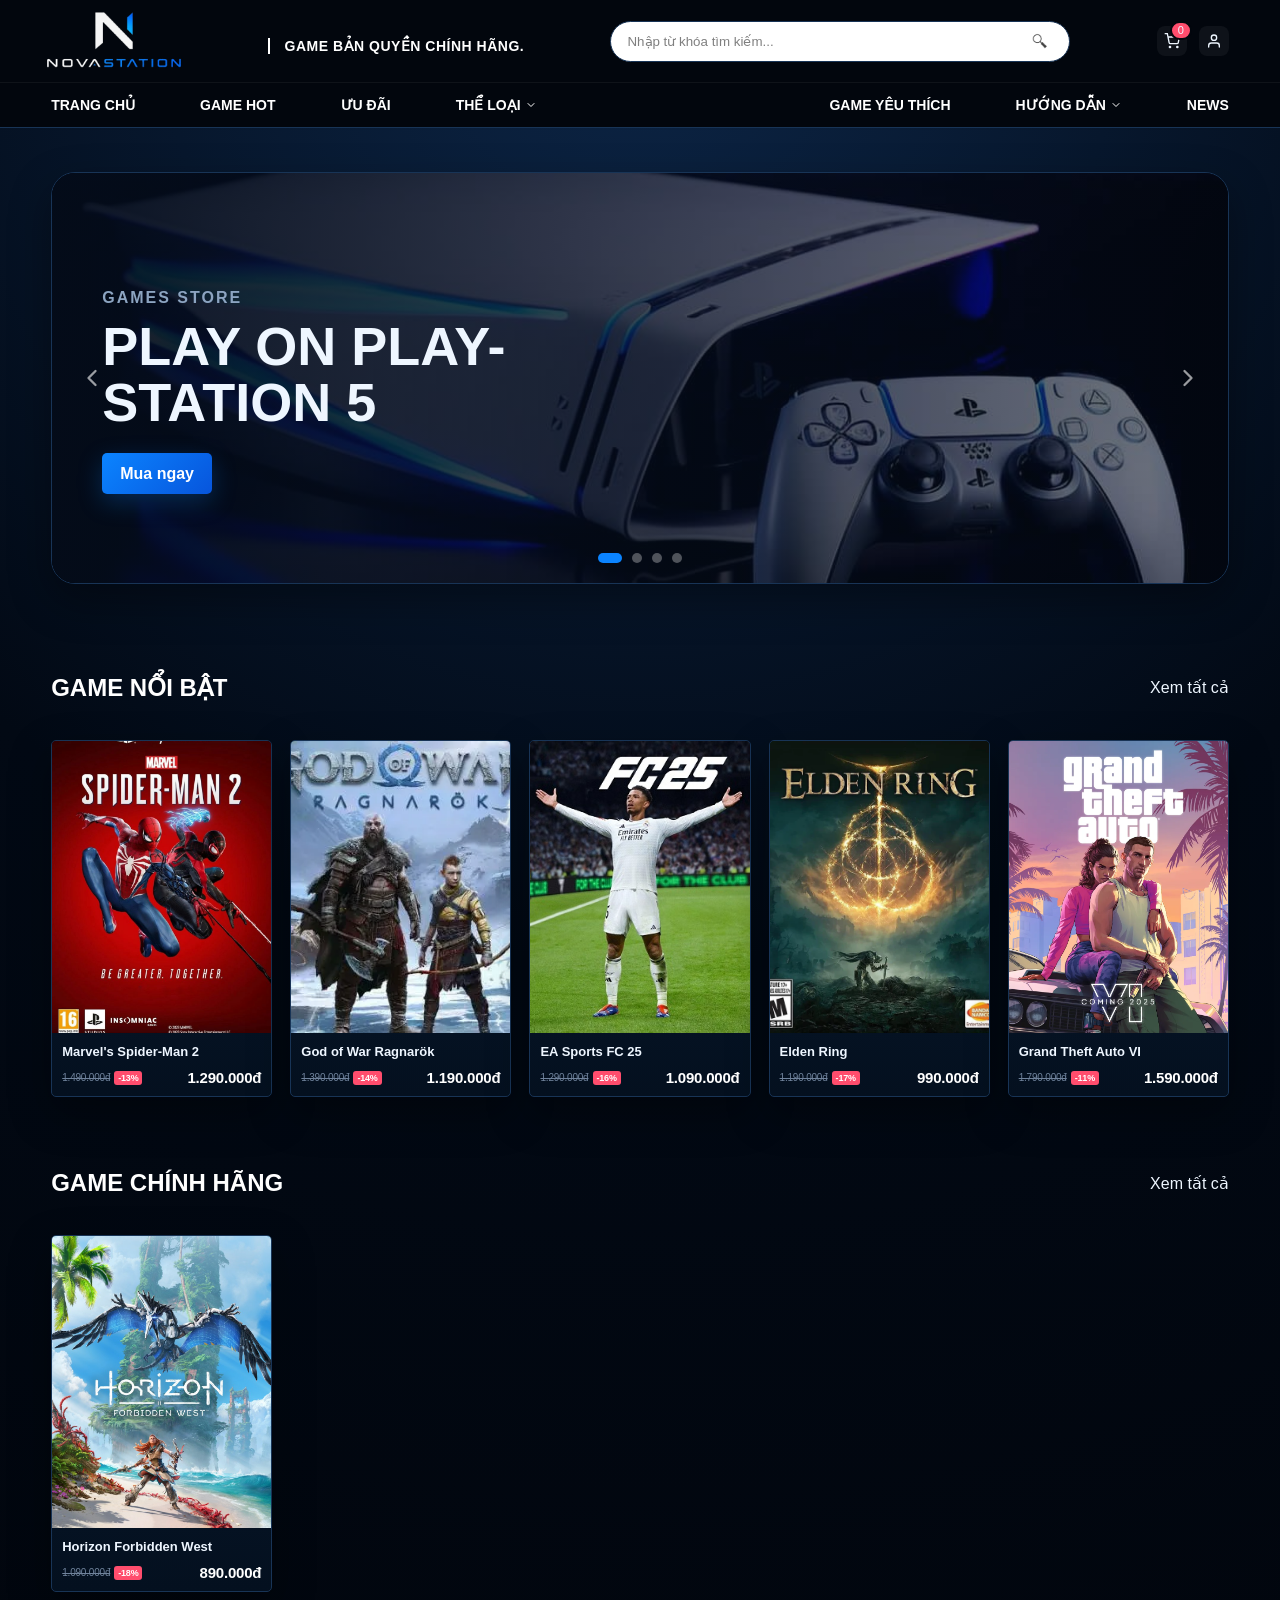
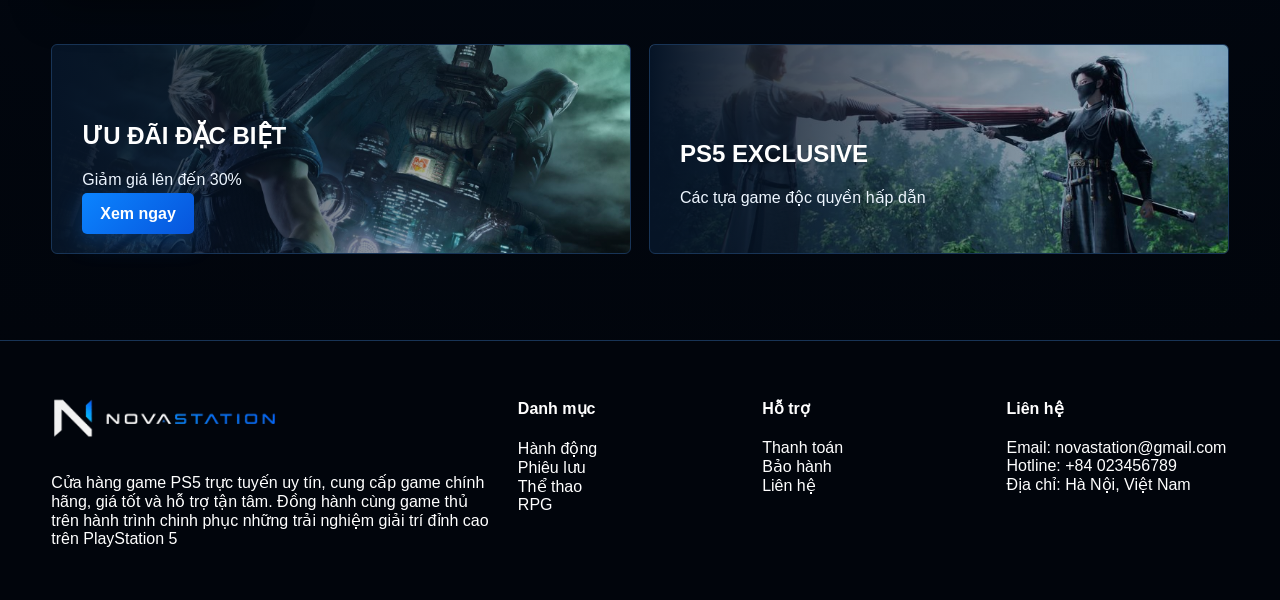
==== frontend/index.html @ 5bd26f1d "NovaStation" ====
<!doctype html>
<html lang="vi">

<head>
    <meta charset="UTF-8">
    <meta name="viewport" content="width=device-width, initial-scale=1.0">
    <title>NovaStation - PS5 Game Store</title>
    <link rel="stylesheet" href="css/style.css">
    <link rel="stylesheet" href="css/home.css">
</head>

<body>
    <header class="topbar">
        <div class="container nav"><a class="brand" href="index.html"><img src="images/logo.png"
                    alt="NovaStation logo"></a>
            <span class="brand-slogan">GAME BẢN QUYỀN CHÍNH HÃNG.</span>
            <div class="search"><input id="globalSearch" placeholder="Nhập từ khóa tìm kiếm..."><button><img src="images/icons/search2.png" alt="Search" style="width: 18px; height: 18px; object-fit: contain; opacity: 0.8;"></button></div>
            <div class="nav-actions"><a href="cart.html" class="cart-btn"><svg viewBox="0 0 24 24" fill="none" stroke="currentColor" stroke-width="2" width="20" height="20"><circle cx="9" cy="21" r="1"/><circle cx="20" cy="21" r="1"/><path d="M1 1h4l2.68 13.39a2 2 0 0 0 2 1.61h9.72a2 2 0 0 0 2-1.61L23 6H6"/></svg><span id="cartCount" class="badge">0</span></a><div class="user-dropdown">
                        <a href="javascript:void(0)" class="user-btn" onclick="toggleUserDropdown(event)">
                            <svg viewBox="0 0 24 24" fill="none" stroke="currentColor" stroke-width="2" width="20" height="20">
                                <path d="M20 21v-2a4 4 0 0 0-4-4H8a4 4 0 0 0-4 4v2"></path>
                                <circle cx="12" cy="7" r="4"></circle>
                            </svg>
                        </a>
                        <div class="dropdown-content" id="userDropdownContent">
                            <a href="login.html">Đăng nhập / Đăng ký</a>
                            <a href="profile.html">Hồ sơ</a>
                            <a href="orders.html">Đơn hàng</a>
                            <a href="javascript:void(0)" onclick="logoutUser()">Đăng xuất</a>
                        </div>
                    </div></div>
        </div>
        <nav class="nav-links">
            <div class="container">
                <a href="index.html">TRANG CHỦ</a>
                <a href="products.html">GAME HOT</a>
                <a href="products.html?cat=sale">ƯU ĐÃI</a>
                <div class="category-dropdown">
                    <a href="javascript:void(0)" style="display: flex; align-items: center; gap: 4px;">THỂ LOẠI <svg width="12" height="12" viewBox="0 0 24 24" fill="none" stroke="currentColor" stroke-width="2" stroke-linecap="round" stroke-linejoin="round"><polyline points="6 9 12 15 18 9"></polyline></svg></a>
                    <div class="dropdown-content" style="right: auto; left: 0; top: 30px; min-width: 160px; z-index: 1000;">
                        <a href="products.html?cat=Hành động">Hành động</a>
                        <a href="products.html?cat=Phiêu lưu">Phiêu lưu</a>
                        <a href="products.html?cat=RPG">RPG</a>
                        <a href="products.html?cat=Thể thao">Thể thao</a>
                        <a href="products.html?cat=Đua xe">Đua xe</a>
                    </div>
                </div>
            </div>
        </nav>
    </header>
    <main>
        <section class="hero">
            <div class="container hero-slider">
                <div class="slider-wrapper" id="heroSlider">
                    <div class="slide hero-card" style="background: linear-gradient(90deg, rgba(4, 12, 26, .95), rgba(4, 12, 26, .55)), url('images/banners/playstation-5-pro-.jpeg') center/cover !important;">
                        <div>
                            <p class="muted">GAMES STORE</p>
                            <h1>PLAY ON PLAY-STATION 5</h1>
                            <a class="btn" href="products.html">Mua ngay</a>
                        </div>
                    </div>
                    <div class="slide hero-card" style="background: linear-gradient(90deg, rgba(4, 12, 26, .95), rgba(4, 12, 26, .55)), url('images/banners/spider3.jpg') center/cover !important;">
                        <div>
                            <p class="muted">SIÊU PHẨM HÀNH ĐỘNG</p>
                            <h1>MARVEL'S SPIDER-MAN 2</h1>
                            <a class="btn" href="product-detail.html?id=1">Khám phá ngay</a>
                        </div>
                    </div>
                    <div class="slide hero-card" style="background: linear-gradient(90deg, rgba(4, 12, 26, .95), rgba(4, 12, 26, .55)), url('images/banners/thumb2.jpg') center/cover !important;">
                        <div>
                            <p class="muted">HUYỀN THOẠI BẮC ÂU</p>
                            <h1>GOD OF WAR RAGNARÖK</h1>
                            <a class="btn" href="product-detail.html?id=2">Mua ngay</a>
                        </div>
                    </div>
                    <div class="slide hero-card" style="background: linear-gradient(90deg, rgba(4, 12, 26, .95), rgba(4, 12, 26, .55)), url('images/banners/grand2.jpg') center/cover !important;">
                        <div>
                            <p class="muted">PHIÊU LƯU THẾ GIỚI MỞ</p>
                            <h1>GRAND THEFT AUTO VI</h1>
                            <a class="btn" href="product-detail.html?id=5">Đặt trước ngay</a>
                        </div>
                    </div>
                </div>
                <button class="slider-arrow prev" onclick="moveSlide(-1)">
                    <svg viewBox="0 0 24 24" width="36" height="36" stroke="currentColor" stroke-width="2" fill="none" stroke-linecap="round" stroke-linejoin="round"><polyline points="15 18 9 12 15 6"></polyline></svg>
                </button>
                <button class="slider-arrow next" onclick="moveSlide(1)">
                    <svg viewBox="0 0 24 24" width="36" height="36" stroke="currentColor" stroke-width="2" fill="none" stroke-linecap="round" stroke-linejoin="round"><polyline points="9 18 15 12 9 6"></polyline></svg>
                </button>
                <div class="slider-nav">
                    <button class="slider-dot active" onclick="setSlide(0)"></button>
                    <button class="slider-dot" onclick="setSlide(1)"></button>
                    <button class="slider-dot" onclick="setSlide(2)"></button>
                    <button class="slider-dot" onclick="setSlide(3)"></button>
                </div>
            </div>
        </section>
        <section class="section">
            <div class="container">
                <div class="section-head">
                    <h2>Game nổi bật</h2><a href="products.html">Xem tất cả</a>
                </div>
                <div id="featured" class="grid game-grid"></div>
            </div>
        </section>
        <section class="section">
            <div class="container">
                <div class="section-head">
                    <h2>Game chính hãng</h2><a href="products.html">Xem tất cả</a>
                </div>
                <div id="officialGames" class="grid game-grid"></div>
            </div>
        </section>
        <section class="section">
            <div class="container grid banner-row">
                <div class="promo"
                    style="background-image:linear-gradient(90deg,#061426,transparent),url('images/banners/uu1.jpeg')">
                    <div>
                        <h2>Ưu đãi đặc biệt</h2>
                        <p>Giảm giá lên đến 30%</p><a class="btn" href="products.html">Xem ngay</a>
                    </div>
                </div>
                <div class="promo"
                    style="background-image:linear-gradient(90deg,#061426,transparent),url('images/banners/uu3.jpg')">
                    <div>
                        <h2>PS5 Exclusive</h2>
                        <p>Các tựa game độc quyền hấp dẫn</p>
                    </div>
                </div>
            </div>
        </section>
    </main>
    <footer class="footer">
        <div class="container footer-grid">
            <div>
                <img src="images/logo2.png" alt="NovaStation" class="footer-logo">
                <p>Cửa hàng game PS5 trực tuyến uy tín, cung cấp game chính hãng, giá tốt và hỗ trợ tận tâm. Đồng hành cùng game thủ trên hành trình chinh phục những trải nghiệm giải trí đỉnh cao trên PlayStation 5</p>
            </div>
            <div>
                <h4>Danh mục</h4>
                <p><a href="products.html">Hành động</a><br><a href="products.html">Phiêu lưu</a><br><a href="products.html">Thể thao</a><br><a href="products.html">RPG</a></p>
            </div>
            <div>
                <h4>Hỗ trợ</h4>
                <p><a href="checkout.html">Thanh toán</a><br><a href="#">Bảo hành</a><br><a href="#">Liên hệ</a></p>
            </div>
            <div>
                <h4>Liên hệ</h4>
                <p>Email: novastation@gmail.com<br>Hotline: +84 023456789<br>Địa chỉ: Hà Nội, Việt Nam</p>
            </div>
        </div>
    </footer>
    <script src="data/games.js"></script>
    <script src="js/main.js"></script>
    <script>
        let currentSlide = 0; const totalSlides = 4;
        const wrapper = document.getElementById('heroSlider');
        const dots = document.querySelectorAll('.slider-dot');
        function updateSlider() {
            wrapper.style.transform = `translateX(-${currentSlide * 25}%)`;
            dots.forEach((dot, index) => dot.classList.toggle('active', index === currentSlide));
        }
        function moveSlide(dir) { currentSlide = (currentSlide + dir + totalSlides) % totalSlides; updateSlider(); }
        function setSlide(idx) { currentSlide = idx; updateSlider(); }
        setInterval(() => moveSlide(1), 5000);
        document.addEventListener('DOMContentLoaded', () => {
            document.getElementById('featured').innerHTML = NS_GAMES.slice(0, 5).map(renderGameCard).join('');
            document.getElementById('officialGames').innerHTML = NS_GAMES.slice(5, 10).map(renderGameCard).join('');
        });
    </script>
</body>

</html>
---- frontend/css/style.css ----
:root {
    --bg: #020914;
    --panel: #071426;
    --panel2: #0b1c32;
    --line: #183456;
    --text: #eef6ff;
    --muted: #8ca4c1;
    --blue: #0b84ff;
    --blue2: #00c2ff;
    --green: #31d67b;
    --danger: #ff4d6d;
    --gold: #f6c343;
    --radius: 16px;
    --shadow: 0 16px 40px rgba(0, 0, 0, .35)
}

* {
    box-sizing: border-box
}

body {
    margin: 0;
    font-family: Inter, Segoe UI, Arial, sans-serif;
    background: radial-gradient(circle at top, #0c2546 0, #020914 42%, #01040a 100%);
    color: var(--text);
    display: flex;
    flex-direction: column;
    min-height: 100vh
}

main {
    flex: 1
}

a {
    text-decoration: none;
    color: inherit
}

img {
    max-width: 100%;
    display: block
}

.container {
    width: min(1180px, 92%);
    margin: auto
}

.topbar {
    background: #02060d;
    border-bottom: 1px solid var(--line);
    position: sticky;
    top: 0;
    z-index: 20;
    backdrop-filter: blur(12px)
}

.nav {
    height: 82px;
    display: flex;
    align-items: center;
    justify-content: space-between;
    gap: 20px
}

.brand {
    display: flex;
    align-items: center;
    gap: 12px
}

.brand img {
    width: 200px; /* CHỈNH CHIỀU RỘNG LOGO Ở ĐÂY (Ví dụ: 250px, 150px) */
    height: 200px; /* CHỈNH CHIỀU CAO LOGO Ở ĐÂY (Ví dụ: 200px, 100px) */
    object-fit: contain;
    object-position: left center;
    margin-left: -25px; /* TĂNG HOẶC GIẢM SỐ ÂM NÀY ĐỂ CĂN THẲNG LỀ TRÁI NHẤT */
}

.brand-slogan {
    color: white;
    font-size: 14px !important;
    font-weight: 700;
    letter-spacing: 0.5px;
    text-transform: uppercase;
    white-space: nowrap;
    margin-left: -45px !important; /* Giá trị âm càng lớn thì chữ càng dịch sang trái */
    margin-top: 10px !important;  /* Giá trị dương càng lớn thì chữ càng dịch xuống dưới */
    padding-left: 15px !important; /* GIỮ CỰ LY VẠCH KẺ VÀ CHỮ CỐ ĐỊNH */
    border-left: 2px solid white !important;
}

.brand span {
    font-weight: 800;
    letter-spacing: 2px
}

.search-wrap {
    flex: 1;
    max-width: 460px;
    position: relative;
    width: 100%;
}

.search {
    width: 100%;
    display: flex;
    background: #ffffff;
    border: 1px solid var(--line);
    border-radius: 999px;
    overflow: hidden
}

.search input {
    flex: 1;
    background: transparent;
    border: 0;
    padding: 12px 16px;
    color: #000000;
    outline: 0
}

.search input::placeholder {
    color: rgba(0, 0, 0, 0.5); /* Làm mờ chữ gợi ý trên nền trắng */
}

.btn {
    border: 0;
    background: linear-gradient(135deg, var(--blue), #0755dc);
    color: white;
    border-radius: 5px;
    padding: 12px 18px;
    font-weight: 700;
    cursor: pointer;
    box-shadow: 0 8px 24px rgba(11, 132, 255, .25);
    transition: filter 0.2s;
}

.btn:hover {
    filter: brightness(1.15);
}

.search button {
    border: 0;
    background: transparent;
    cursor: pointer;
    box-shadow: none;
    padding: 0 20px;
    display: flex;
    align-items: center;
    justify-content: center;
}

/* Search Suggestions */
.search-suggestions {
    position: absolute;
    top: calc(100% + 5px);
    left: 0;
    right: 0;
    background: #ffffff;
    border: 1px solid var(--line);
    border-radius: 12px;
    box-shadow: 0 8px 16px rgba(0, 0, 0, 0.1);
    z-index: 1000;
    display: none;
    overflow: hidden;
}
.suggestion-item {
    display: flex;
    padding: 10px 15px;
    cursor: pointer;
    transition: background 0.2s;
    align-items: center;
    border-bottom: 1px solid rgba(0, 0, 0, 0.05);
}
.suggestion-item:last-child { border-bottom: none; }
.suggestion-item:hover { background: rgba(0, 0, 0, 0.05); }

.nav-actions {
    display: flex;
    align-items: center;
    gap: 12px
}

.nav-links {
    border-top: 1px solid rgba(255, 255, 255, .05)
}

.nav-links .container {
    display: flex;
    gap: 65px; /* Tăng khoảng cách giữa các mục menu lên 65px */
    height: 44px;
    align-items: center
}

.nav-links a {
    color: #ffffff;
    font-size: 14px;
    font-weight: 700; /* Làm nét chữ đậm lên (có thể thử 700 nếu muốn đậm hơn nữa) */
}

/* Giữ nét chữ bình thường cho các mục nhỏ xổ xuống để dễ đọc */
.nav-links .dropdown-content a {
    font-weight: normal;
}

.nav-links a:hover,
.active {
    color: #37b4ff !important
}

.badge {
    background: var(--blue);
    border-radius: 99px;
    padding: 2px 7px;
    font-size: 12px
}

.cart-btn {
    position: relative;
    display: flex;
    align-items: center;
    justify-content: center;
    width: 30px; /* CHỈNH CHIỀU RỘNG NÚT Ở ĐÂY */
    height: 30px; /* CHỈNH CHIỀU CAO NÚT Ở ĐÂY */
    border-radius: 8px;
    background: rgba(255, 255, 255, 0.05);
    transition: 0.2s;
}
.cart-btn:hover { background: rgba(255, 255, 255, 0.1); }
.cart-btn svg {
    color: var(--text);
    width: 16px; /* CHỈNH KÍCH THƯỚC ICON Ở ĐÂY */
    height: 16px;
}
.cart-btn .badge {
    position: absolute; top: -5px; right: -5px; background: var(--danger);
    border: 2px solid #02060d; padding: 2px 6px; min-width: 20px; text-align: center; font-size: 11px; line-height: 1;
}

/* User Dropdown */
.user-dropdown {
    position: relative;
    display: inline-block;
}

/* Tạo cầu nối vô hình ngăn chặn menu bị đóng khi di chuột qua khoảng hở */
.user-dropdown::after {
    content: "";
    position: absolute;
    left: -20px;
    right: 0;
    top: 30px;
    height: 15px;
}

.user-btn {
    display: flex;
    align-items: center;
    justify-content: center;
    width: 30px;
    height: 30px;
    border-radius: 8px;
    background: rgba(255, 255, 255, 0.05);
    transition: 0.2s;
    cursor: pointer;
}

.user-btn:hover {
    background: rgba(255, 255, 255, 0.1);
}

.user-btn svg {
    color: var(--text);
    width: 16px;
    height: 16px;
}

.dropdown-content {
    display: none;
    position: absolute;
    right: 0;
    top: 40px;
    background-color: #000000;
    min-width: 180px;
    box-shadow: var(--shadow);
    border: none;
    border-radius: 8px;
    z-index: 1000;
    overflow: hidden;
}

/* Hiển thị dropdown mượt mà khi di chuột vào khối user-dropdown */
.user-dropdown:hover .dropdown-content {
    display: block;
    animation: fadeIn 0.2s ease-in-out;
}

@keyframes fadeIn {
    from { opacity: 0; transform: translateY(5px); }
    to { opacity: 1; transform: translateY(0); }
}

.dropdown-content a {
    color: var(--text);
    padding: 12px 16px;
    text-decoration: none;
    display: flex;
    align-items: center;
    font-size: 14px;
    transition: background 0.2s;
}

.dropdown-content a:hover {
    background-color: rgba(255, 255, 255, 0.05);
}

/* Tinh chỉnh đường phân cách mảnh của nút Đăng xuất */
.dropdown-content .logout-btn {
    color: var(--danger);
    border-top: 1px solid rgba(255, 255, 255, 0.05);
    margin-top: 2px;
}

.dropdown-content .logout-btn:hover {
    color: #ff758f;
    background-color: rgba(255, 77, 109, 0.1);
}

/* Category Dropdown on Topbar */
.category-dropdown {
    position: relative;
    display: inline-block;
}

/* Cầu nối vô hình giúp chuột không bị rớt khi di chuyển từ chữ THỂ LOẠI xuống danh sách */
.category-dropdown::after {
    content: "";
    position: absolute;
    left: -20px;
    right: -20px;
    top: 15px;
    height: 20px;
}

.category-dropdown:hover .dropdown-content {
    display: block;
    animation: fadeIn 0.2s ease-in-out;
}

.hero {
    padding: 44px 0
}

.hero-card {
    min-height: 410px;
    border: 1px solid var(--line);
    border-radius: 24px;
    background: linear-gradient(90deg, rgba(4, 12, 26, .95), rgba(4, 12, 26, .55)), url('../images/banner.jpg') center/cover;
    box-shadow: var(--shadow);
    display: grid;
    grid-template-columns: 1fr 1fr;
    align-items: center;
    padding: 50px
}

.hero-card p.muted {
    margin-bottom: 12px; /* Tạo khoảng cách xuống tiêu đề H1 */
    letter-spacing: 2px; /* Làm dòng chữ nhỏ trông thanh thoát hơn */
    font-weight: 600;
}

.hero h1 {
    font-size: 54px;
    line-height: 1.02;
    margin: 0 0 35px; /* Tăng khoảng cách từ tiêu đề xuống nút bấm */
}

.hero-slider {
    position: relative;
    overflow: hidden;
    border-radius: 24px;
    border: 1px solid var(--line);
    box-shadow: var(--shadow);
}
.slider-wrapper {
    display: flex;
    transition: transform 0.5s ease-in-out;
    width: 400%;
}
.slide {
    width: 25%;
    flex-shrink: 0;
}
.slide.hero-card {
    border: none;
    border-radius: 0;
    box-shadow: none;
}
.slider-nav {
    position: absolute; bottom: 20px; left: 50%; transform: translateX(-50%);
    display: flex; gap: 10px; z-index: 10;
}
.slider-dot {
    width: 10px; height: 10px; border-radius: 50%; background: rgba(255, 255, 255, 0.3);
    border: none; cursor: pointer; transition: 0.3s; padding: 0;
}
.slider-dot.active { background: var(--blue); width: 24px; border-radius: 6px; }
.slider-arrow {
    position: absolute; top: 50%; transform: translateY(-50%); background: transparent; color: rgba(255, 255, 255, 0.6);
    border: none; width: 40px; height: 40px; cursor: pointer; z-index: 10;
    display: flex; align-items: center; justify-content: center; transition: 0.3s;
}
.slider-arrow:hover { 
    background: transparent;
    color: #ffffff;
    filter: drop-shadow(0 0 8px rgba(255, 255, 255, 0.8));
}
.slider-arrow.prev { left: 20px; }
.slider-arrow.next { right: 20px; }

.muted {
    color: var(--muted)
}

.section {
    padding: 26px 0
}

.section-head {
    display: flex;
    justify-content: space-between;
    align-items: center;
    margin-bottom: 18px
}

.section-head h2, 
.promo h2 {
    text-transform: uppercase;
    color: #ffffff;
}

.grid {
    display: grid;
    gap: 18px
}

.game-grid {
    grid-template-columns: repeat(5, 1fr)
}

.card {
    background: linear-gradient(180deg, #081a30, #04101f);
    border: 1px solid var(--line);
    border-radius: var(--radius);
    overflow: hidden;
    box-shadow: var(--shadow)
}

.game-card {
    border-radius: 5px;
    transition: .2s;
    display: flex;
    flex-direction: column;
    height: 100%;
}

.game-card:hover {
    transform: translateY(-5px);
    border-color: #168eff
}

.game-card > a {
    display: block;
}

.game-card .cover {
    object-fit: cover;
    width: 100%;
    aspect-ratio: 3 / 4;
}

.game-card .info {
    height: 86.9px;
    padding: 8px 10px; /* Thu hẹp khoảng trống để thông tin gọn hơn */
    display: flex;
    flex-direction: column;
}

.price {
    color: #55a9ff;
    font-weight: 800
}

.old {
    color: #6f829b;
    text-decoration: line-through;
    font-size: 13px
}

/* Ép kích thước giá gốc nhỏ hơn một chút, chỉ riêng trong danh sách game để không bị khuất số */
#productList .old {
    font-size: 8.5px !important;
}

.stars {
    color: var(--gold);
    font-size: 13px
}

.features {
    grid-template-columns: repeat(4, 1fr)
}

.feature {
    padding: 22px;
    text-align: center;
    border-radius: 6px;
}

.banner-row {
    grid-template-columns: 1fr 1fr
}

.promo {
    min-height: 210px;
    padding: 30px;
    border-radius: 6px;
    background-size: cover;
    background-position: center;
    border: 1px solid var(--line);
    display: flex;
    align-items: end;
    transition: .2s;
}

.promo:hover {
    transform: translateY(-5px);
    border-color: #168eff;
}

.footer {
    margin-top: 60px;
    background: #01050c;
    border-top: 1px solid var(--line);
    padding: 36px 0;
    color: #ffffff
}

.footer-grid {
    display: grid;
    grid-template-columns: 2fr 1fr 1fr 1fr;
    gap: 22px
}

.footer a {
    transition: .2s;
}

.footer a:hover {
    color: var(--blue2);
}

.footer-logo {
    height: 180px; 
    margin-top: -50px;
    margin-bottom: -50px;
    margin-left: -25px;
    object-fit: contain;
    object-position: left center;
    max-width: 100%;
}

.page-title {
    padding: 34px 0 14px
}

.layout {
    display: grid;
    grid-template-columns: 260px 1fr;
    gap: 24px
}

.sidebar {
    padding: 18px;
    height: max-content
}

.filter-group {
    border-bottom: 1px solid var(--line);
    padding: 0 0 16px;
    margin-bottom: 16px
}

.filter-group label {
    display: block;
    margin: 10px 0;
    color: #c9d8ea
}

.toolbar {
    display: flex;
    justify-content: space-between;
    gap: 12px;
    margin-bottom: 18px
}

.input,
select,
textarea {
    width: 100%;
    background: #07182c;
    border: 1px solid var(--line);
    color: var(--text);
    border-radius: 10px;
    padding: 12px;
    outline: 0
}

.detail-wrap {
    display: grid;
    grid-template-columns: 430px 1fr;
    gap: 30px
}

.detail-cover {
    border-radius: 5px;
    border: 1px solid var(--line);
    width: 100%;
    aspect-ratio: 3 / 4;
    object-fit: cover;
}

.meta {
    display: grid;
    grid-template-columns: repeat(2, 1fr);
    gap: 12px;
    margin: 20px 0
}

.meta div,
.summary-box {
    background: #061426;
    border: 1px solid var(--line);
    border-radius: 12px;
    padding: 14px
}

.cart-row {
    display: grid;
    grid-template-columns: 90px 1fr 130px 120px 90px;
    gap: 16px;
    align-items: center;
    padding: 16px;
    border-bottom: 1px solid var(--line)
}

.qty {
    display: flex;
    gap: 6px;
    align-items: center
}

.qty button {
    width: 30px;
    height: 30px;
    border-radius: 8px;
    border: 1px solid var(--line);
    background: #091b31;
    color: white
}

.checkout-grid {
    display: grid;
    grid-template-columns: 1.4fr .8fr;
    gap: 26px
}

.form-grid {
    display: grid;
    grid-template-columns: 1fr 1fr;
    gap: 14px
}

.auth-wrap {
    min-height: 70vh;
    display: grid;
    place-items: center
}

.auth-card {
    width: min(430px, 92%);
    padding: 28px
}

.profile-grid {
    display: grid;
    grid-template-columns: 280px 1fr;
    gap: 24px
}

.avatar {
    width: 96px;
    height: 96px;
    border-radius: 50%;
    background: #07182c;
    border: 2px solid var(--line);
    margin: auto;
    cursor: pointer;
    overflow: hidden;
    display: flex;
    align-items: center;
    justify-content: center;
    transition: .2s
}

.avatar:hover {
    border-color: var(--blue);
    opacity: .8
}

.avatar img {
    width: 100%;
    height: 100%;
    object-fit: cover;
    display: block
}

.orders-table {
    width: 100%;
    border-collapse: collapse
}

.orders-table th,
.orders-table td {
    border-bottom: 1px solid var(--line);
    padding: 14px;
    text-align: left
}

.status {
    padding: 5px 10px;
    border-radius: 99px;
    font-size: 12px
}

.done {
    background: rgba(49, 214, 123, .15);
    color: var(--green)
}

.pending {
    background: rgba(246, 195, 67, .15);
    color: var(--gold)
}

.cancel {
    background: rgba(255, 77, 109, .15);
    color: var(--danger)
}

@media(max-width:900px) {
    .nav {
        height: auto;
        flex-wrap: wrap;
        padding: 12px 0
    }

    .search-wrap {
        order: 3;
        max-width: none;
        width: 100%;
    }
    .search {
        order: 3;
        max-width: none;
        width: 100%
    }
    .brand-slogan { display: none; }

    .nav-links .container {
        overflow: auto
    }

    .hero-card,
    .detail-wrap,
    .checkout-grid,
    .profile-grid,
    .layout {
        grid-template-columns: 1fr
    }

    .hero h1 {
        font-size: 38px
    }

    .game-grid {
        grid-template-columns: repeat(2, 1fr)
    }

    .features,
    .banner-row,
    .footer-grid {
        grid-template-columns: 1fr
    }

    .cart-row {
        grid-template-columns: 70px 1fr;
        gap: 10px
    }

    .cart-row>*:nth-child(n+3) {
        grid-column: 2
    }

    .form-grid {
        grid-template-columns: 1fr
    }
}

/* Ép buộc chữ trong menu Admin luôn màu trắng, không bị đổi màu xanh khi bấm (active) hay hover */
.admin-menu a,
.admin-menu a.active,
.admin-menu a:hover {
    color: #ffffff !important;
}
---- frontend/css/home.css ----
/* home.css - tuỳ chỉnh riêng trang home; style chính nằm trong style.css */
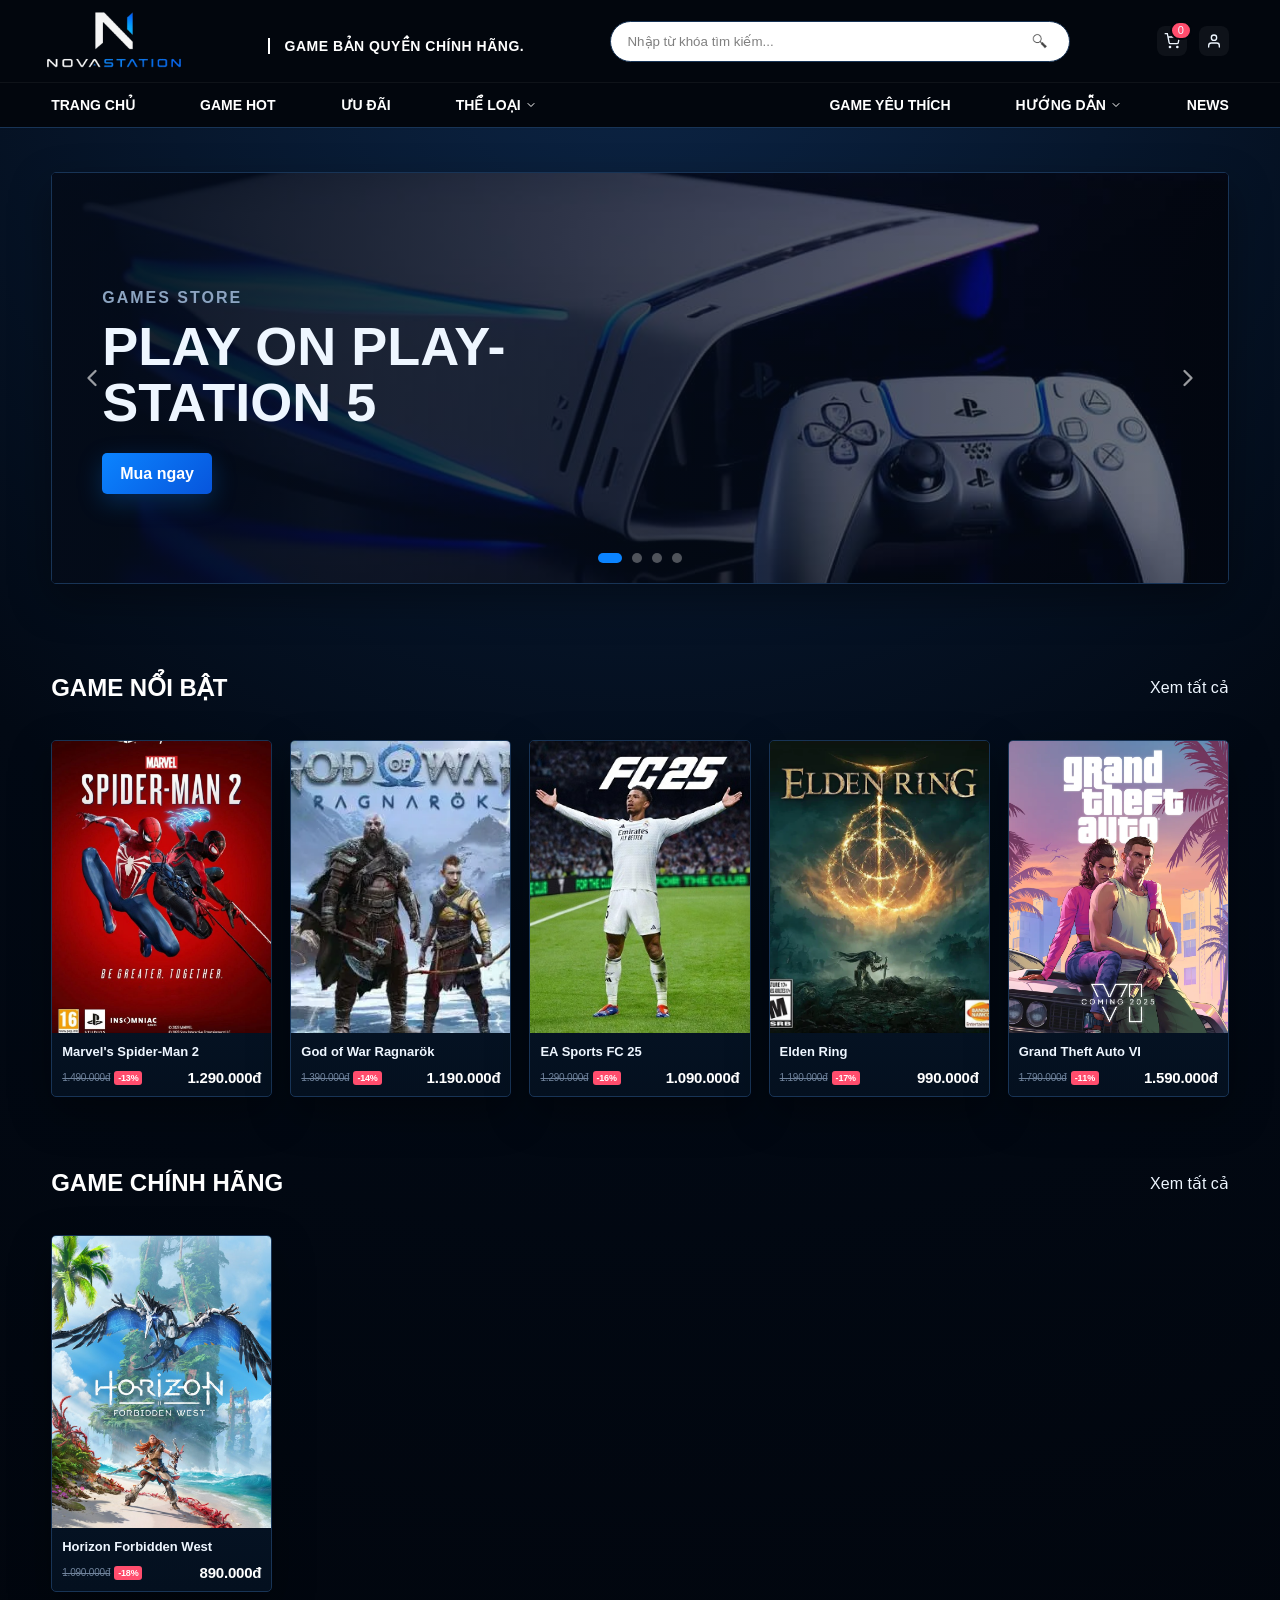
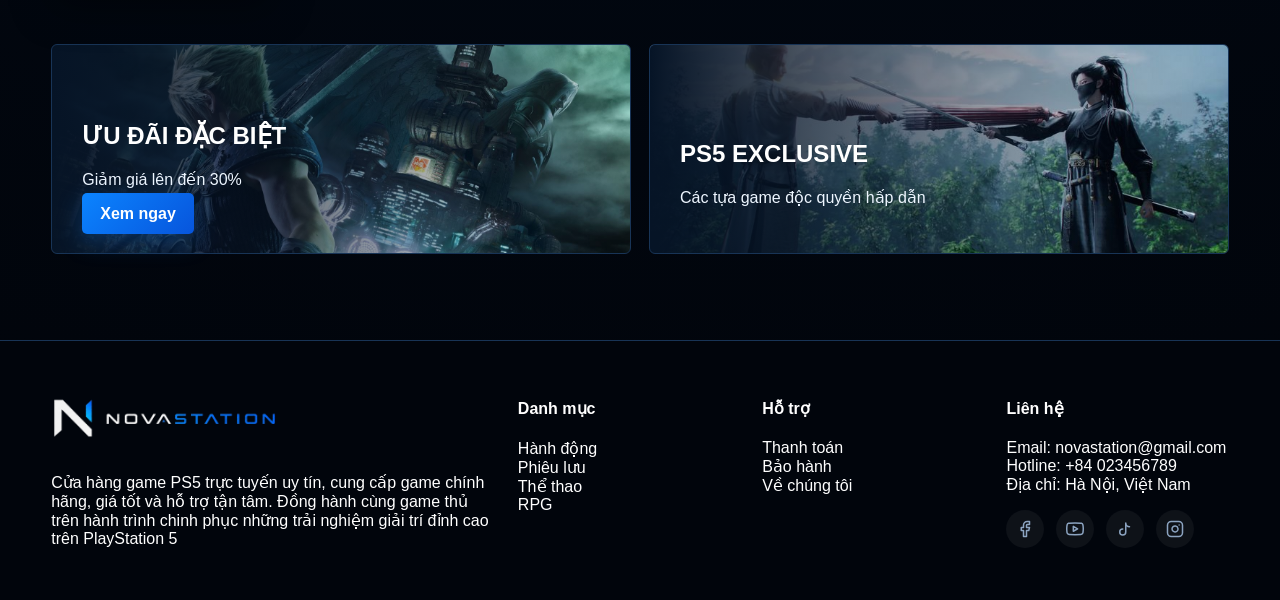
==== commit 97cddc7e: "Nova Final" ====
--- a/frontend/index.html
+++ b/frontend/index.html
@@ -138,31 +138,57 @@
             </div>
             <div>
                 <h4>Danh mục</h4>
-                <p><a href="products.html">Hành động</a><br><a href="products.html">Phiêu lưu</a><br><a href="products.html">Thể thao</a><br><a href="products.html">RPG</a></p>
+                <p><a href="products.html?cat=Hành động">Hành động</a><br><a href="products.html?cat=Phiêu lưu">Phiêu lưu</a><br><a href="products.html?cat=Thể thao">Thể thao</a><br><a href="products.html?cat=RPG">RPG</a></p>
             </div>
             <div>
                 <h4>Hỗ trợ</h4>
-                <p><a href="checkout.html">Thanh toán</a><br><a href="#">Bảo hành</a><br><a href="#">Liên hệ</a></p>
+                <p><a href="checkout.html">Thanh toán</a><br><a href="return.html">Bảo hành</a><br><a href="about.html">Về chúng tôi</a></p>
             </div>
             <div>
                 <h4>Liên hệ</h4>
                 <p>Email: novastation@gmail.com<br>Hotline: +84 023456789<br>Địa chỉ: Hà Nội, Việt Nam</p>
+                <div style="display: flex; gap: 12px; margin-top: 15px;">
+                    <a href="https://facebook.com" target="_blank" title="Facebook" style="display: flex; align-items: center; justify-content: center; width: 38px; height: 38px; background: rgba(255,255,255,0.05); border-radius: 50%; color: var(--muted); transition: 0.3s;" onmouseover="this.style.background='#1877f2'; this.style.color='#ffffff'" onmouseout="this.style.background='rgba(255,255,255,0.05)'; this.style.color='var(--muted)'">
+                        <svg viewBox="0 0 24 24" width="18" height="18" stroke="currentColor" stroke-width="2" fill="none" stroke-linecap="round" stroke-linejoin="round"><path d="M18 2h-3a5 5 0 0 0-5 5v3H7v4h3v8h4v-8h3l1-4h-4V7a1 1 0 0 1 1-1h3z"></path></svg>
+                    </a>
+                    <a href="https://youtube.com" target="_blank" title="YouTube" style="display: flex; align-items: center; justify-content: center; width: 38px; height: 38px; background: rgba(255,255,255,0.05); border-radius: 50%; color: var(--muted); transition: 0.3s;" onmouseover="this.style.background='#ff0000'; this.style.color='#ffffff'" onmouseout="this.style.background='rgba(255,255,255,0.05)'; this.style.color='var(--muted)'">
+                        <svg viewBox="0 0 24 24" width="18" height="18" stroke="currentColor" stroke-width="2" fill="none" stroke-linecap="round" stroke-linejoin="round"><path d="M22.54 6.42a2.78 2.78 0 0 0-1.94-2C18.88 4 12 4 12 4s-6.88 0-8.6.46a2.78 2.78 0 0 0-1.94 2A29 29 0 0 0 1 11.75a29 29 0 0 0 .46 5.33 2.78 2.78 0 0 0 1.94 2c1.72.46 8.6.46 8.6.46s6.88 0 8.6-.46a2.78 2.78 0 0 0 1.94-2 29 29 0 0 0 .46-5.33 29 29 0 0 0-.46-5.33z"></path><polygon points="9.75 15.02 15.5 11.75 9.75 8.48 9.75 15.02"></polygon></svg>
+                    </a>
+                    <a href="https://tiktok.com" target="_blank" title="TikTok" style="display: flex; align-items: center; justify-content: center; width: 38px; height: 38px; background: rgba(255,255,255,0.05); border-radius: 50%; color: var(--muted); transition: 0.3s;" onmouseover="this.style.background='#000000'; this.style.color='#ffffff'" onmouseout="this.style.background='rgba(255,255,255,0.05)'; this.style.color='var(--muted)'">
+                        <svg viewBox="0 0 24 24" width="18" height="18" stroke="currentColor" stroke-width="2" fill="none" stroke-linecap="round" stroke-linejoin="round"><path d="M9 12a4 4 0 1 0 4 4V4a5 5 0 0 0 5 5"></path></svg>
+                    </a>
+                    <a href="https://instagram.com" target="_blank" title="Instagram" style="display: flex; align-items: center; justify-content: center; width: 38px; height: 38px; background: rgba(255,255,255,0.05); border-radius: 50%; color: var(--muted); transition: 0.3s;" onmouseover="this.style.background='#e1306c'; this.style.color='#ffffff'" onmouseout="this.style.background='rgba(255,255,255,0.05)'; this.style.color='var(--muted)'">
+                        <svg viewBox="0 0 24 24" width="18" height="18" stroke="currentColor" stroke-width="2" fill="none" stroke-linecap="round" stroke-linejoin="round"><rect x="2" y="2" width="20" height="20" rx="5" ry="5"></rect><path d="M16 11.37A4 4 0 1 1 12.63 8 4 4 0 0 1 16 11.37z"></path><line x1="17.5" y1="6.5" x2="17.51" y2="6.5"></line></svg>
+                    </a>
+                </div>
             </div>
         </div>
     </footer>
     <script src="data/games.js"></script>
     <script src="js/main.js"></script>
     <script>
-        let currentSlide = 0; const totalSlides = 4;
+        let currentSlide = 0; 
+        const totalSlides = 4;
         const wrapper = document.getElementById('heroSlider');
         const dots = document.querySelectorAll('.slider-dot');
+        
         function updateSlider() {
             wrapper.style.transform = `translateX(-${currentSlide * 25}%)`;
             dots.forEach((dot, index) => dot.classList.toggle('active', index === currentSlide));
         }
-        function moveSlide(dir) { currentSlide = (currentSlide + dir + totalSlides) % totalSlides; updateSlider(); }
-        function setSlide(idx) { currentSlide = idx; updateSlider(); }
+        
+        function moveSlide(dir) { 
+            currentSlide = (currentSlide + dir + totalSlides) % totalSlides; 
+            updateSlider(); 
+        }
+        
+        function setSlide(idx) { 
+            currentSlide = idx; 
+            updateSlider(); 
+        }
+        
         setInterval(() => moveSlide(1), 5000);
+        
         document.addEventListener('DOMContentLoaded', () => {
             document.getElementById('featured').innerHTML = NS_GAMES.slice(0, 5).map(renderGameCard).join('');
             document.getElementById('officialGames').innerHTML = NS_GAMES.slice(5, 10).map(renderGameCard).join('');
--- a/frontend/css/style.css
+++ b/frontend/css/style.css
@@ -152,6 +152,23 @@
     justify-content: center;
 }
 
+/* Hiệu ứng loading dùng chung */
+@keyframes spin {
+    0% { transform: rotate(0deg); }
+    100% { transform: rotate(360deg); }
+}
+.loading-spinner {
+    display: inline-block;
+    width: 14px;
+    height: 14px;
+    border: 2px solid rgba(255, 255, 255, 0.3);
+    border-radius: 50%;
+    border-top-color: #ffffff;
+    animation: spin 0.8s ease-in-out infinite;
+    margin-right: 8px;
+    vertical-align: middle;
+}
+
 /* Search Suggestions */
 .search-suggestions {
     position: absolute;
@@ -334,7 +351,7 @@
     display: inline-block;
 }
 
-/* Cầu nối vô hình giúp chuột không bị rớt khi di chuyển từ chữ THỂ LOẠI xuống danh sách */
+
 .category-dropdown::after {
     content: "";
     position: absolute;
@@ -356,7 +373,7 @@
 .hero-card {
     min-height: 410px;
     border: 1px solid var(--line);
-    border-radius: 24px;
+    border-radius: 5px;
     background: linear-gradient(90deg, rgba(4, 12, 26, .95), rgba(4, 12, 26, .55)), url('../images/banner.jpg') center/cover;
     box-shadow: var(--shadow);
     display: grid;
@@ -366,21 +383,21 @@
 }
 
 .hero-card p.muted {
-    margin-bottom: 12px; /* Tạo khoảng cách xuống tiêu đề H1 */
-    letter-spacing: 2px; /* Làm dòng chữ nhỏ trông thanh thoát hơn */
+    margin-bottom: 12px; 
+    letter-spacing: 2px; 
     font-weight: 600;
 }
 
 .hero h1 {
     font-size: 54px;
     line-height: 1.02;
-    margin: 0 0 35px; /* Tăng khoảng cách từ tiêu đề xuống nút bấm */
+    margin: 0 0 35px; 
 }
 
 .hero-slider {
     position: relative;
     overflow: hidden;
-    border-radius: 24px;
+    border-radius: 5px;
     border: 1px solid var(--line);
     box-shadow: var(--shadow);
 }
@@ -483,7 +500,7 @@
 
 .game-card .info {
     height: 86.9px;
-    padding: 8px 10px; /* Thu hẹp khoảng trống để thông tin gọn hơn */
+    padding: 8px 10px; 
     display: flex;
     flex-direction: column;
 }
@@ -499,7 +516,6 @@
     font-size: 13px
 }
 
-/* Ép kích thước giá gốc nhỏ hơn một chút, chỉ riêng trong danh sách game để không bị khuất số */
 #productList .old {
     font-size: 8.5px !important;
 }
@@ -582,6 +598,13 @@
     gap: 24px
 }
 
+/* Bo viền 5px cho các khung ở trang Danh sách game */
+.layout .sidebar,
+.layout .input,
+.layout select {
+    border-radius: 5px !important;
+}
+
 .sidebar {
     padding: 18px;
     height: max-content
@@ -675,6 +698,13 @@
     display: grid;
     grid-template-columns: 1.4fr .8fr;
     gap: 26px
+}
+
+/* Bo góc 5px cho các khung trong Giỏ hàng và Thanh toán */
+.checkout-grid .card,
+.checkout-grid .summary-box,
+.checkout-grid .input {
+    border-radius: 5px !important;
 }
 
 .form-grid {
